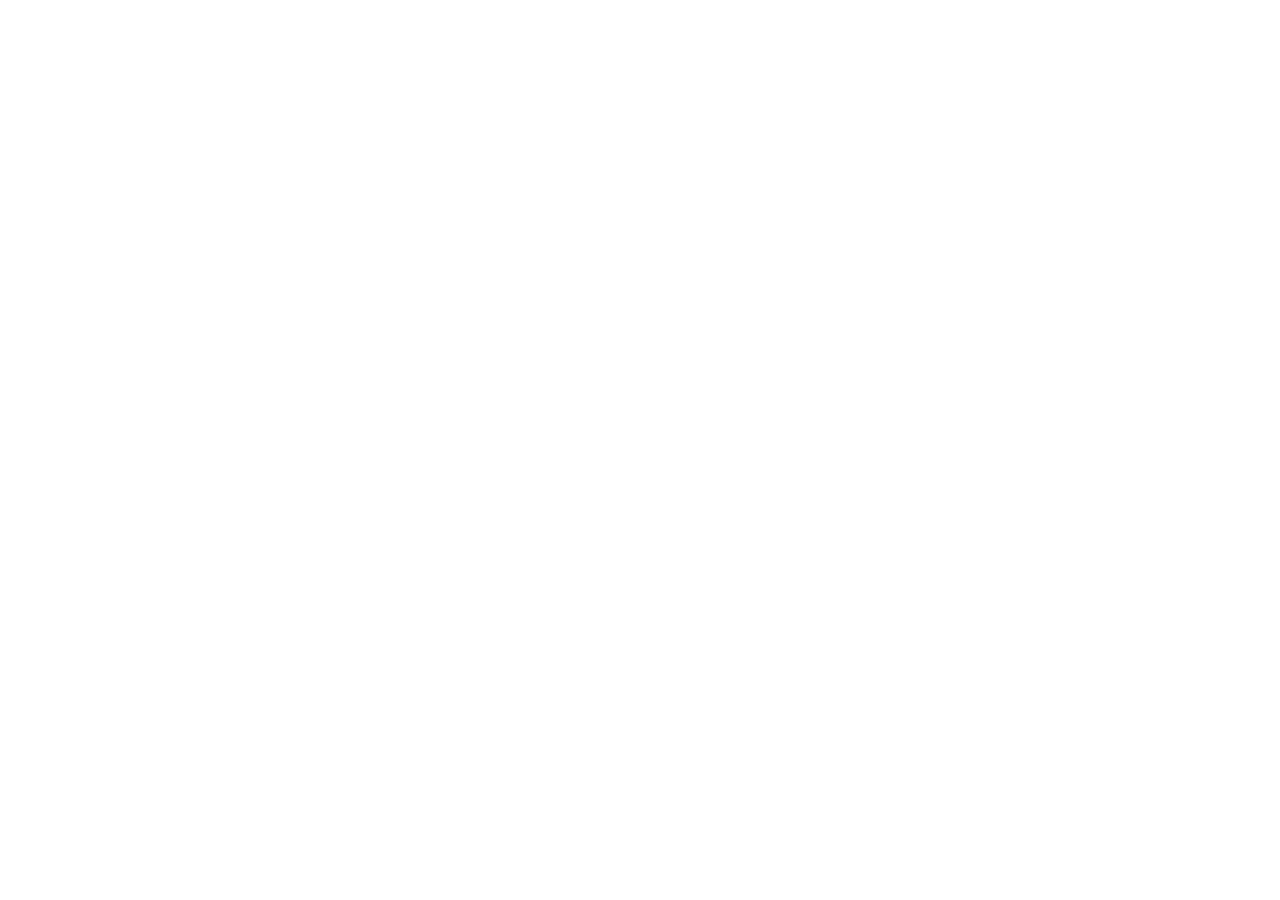
==== index.html @ 1d09791a "Initial commit: Travio PWA travel planner Migrated from OneDrive source files. React 18 + Tailwind C" ====
<!DOCTYPE html>
<html lang="es">
<head>
  <meta charset="UTF-8">
  <meta name="viewport" content="width=device-width, initial-scale=1.0, maximum-scale=1.0, user-scalable=no">
  <meta name="description" content="Your intelligent travel companion - optimize routes, budgets and discover amazing places">
  <meta name="theme-color" content="#10b981">
  
  <!-- PWA Meta Tags -->
  <link rel="manifest" href="/manifest.json">
  <link rel="apple-touch-icon" href="/icon-192.png">
  <meta name="apple-mobile-web-app-capable" content="yes">
  <meta name="apple-mobile-web-app-status-bar-style" content="black-translucent">
  <meta name="apple-mobile-web-app-title" content="Travio">
  
  <title>Travio - Your Trip Mate</title>
  
  <!-- Tailwind CSS -->
  <script src="https://cdn.tailwindcss.com"></script>
  
  <style>
    /* Prevenir el zoom en iOS */
    input, select, textarea {
      font-size: 16px !important;
    }
    
    /* Animación de carga */
    .loading-spinner {
      border: 3px solid #f3f3f3;
      border-top: 3px solid #10b981;
      border-radius: 50%;
      width: 40px;
      height: 40px;
      animation: spin 1s linear infinite;
    }
    
    @keyframes spin {
      0% { transform: rotate(0deg); }
      100% { transform: rotate(360deg); }
    }
    
    /* Mejorar scroll en móvil */
    * {
      -webkit-overflow-scrolling: touch;
    }
    
    /* Ocultar scrollbar pero mantener funcionalidad */
    ::-webkit-scrollbar {
      width: 8px;
    }
    
    ::-webkit-scrollbar-track {
      background: #f1f1f1;
    }
    
    ::-webkit-scrollbar-thumb {
      background: #888;
      border-radius: 4px;
    }
    
    ::-webkit-scrollbar-thumb:hover {
      background: #555;
    }

    /* Animación para el selector de idioma */
    .language-selector {
      transition: all 0.3s ease;
    }
    
    .language-selector:hover {
      transform: scale(1.05);
    }
  </style>
</head>
<body>
  <div id="root"></div>
  
  <!-- React y Babel para JSX -->
  <script crossorigin src="https://unpkg.com/react@18/umd/react.production.min.js"></script>
  <script crossorigin src="https://unpkg.com/react-dom@18/umd/react-dom.production.min.js"></script>
  <script src="https://unpkg.com/@babel/standalone/babel.min.js"></script>
  
  <!-- Nuestra aplicación con sistema multiidioma -->
  <script type="text/babel">
    // Sistema de traducciones
    const translations = {
      es: {
        appName: "Travio",
        tagline: "Tu compañero de viaje",
        subtitle: "Planifica, optimiza y disfruta cada kilómetro",
        travelData: "Datos del Viaje",
        startPoint: "Punto de partida",
        startPointPlaceholder: "ej: Madrid",
        endPoint: "Punto final",
        endPointPlaceholder: "ej: Madrid (viaje circular)",
        destinations: "Destinos a visitar",
        destinationsHint: "(separados por comas)",
        destinationsPlaceholder: "ej: Santiago, Finisterre, A Coruña",
        tripType: "Tipo de viaje",
        family: "👨‍👩‍👧‍👦 Familiar",
        couple: "💑 En pareja",
        adventure: "🏔️ Aventura",
        motorcycle: "🏍️ En moto",
        duration: "Duración (días)",
        dailyBudget: "Presupuesto diario (€)",
        advancedOptions: "Opciones avanzadas",
        customizeBudget: "Personalizar presupuesto por día",
        day: "Día",
        tollPreference: "Preferencia de peajes",
        withTolls: "⚡ Con peajes (más rápido)",
        withoutTolls: "🌄 Sin peajes (económico/escénico)",
        departureTime: "Hora de salida",
        generateRoute: "Generar Ruta con IA",
        generating: "Creando tu ruta perfecta...",
        clear: "Limpiar",
        savedRoutes: "Rutas Guardadas",
        result: "Resultado",
        saveRoute: "Guardar Ruta",
        loadRoute: "Cargar ruta",
        deleteRoute: "Eliminar ruta",
        emptyState: "Completa el formulario y genera tu ruta para ver los resultados aquí",
        analyzing: "Analizando la mejor ruta para tu viaje...",
        waitTime: "Esto puede tardar 15-30 segundos",
        route: "Ruta",
        days: "días",
        budget: "Presupuesto",
        footerCredit: "Creado con ❤️ por Travio",
        footerTagline: "Tu compañero inteligente de viajes",
        languageLabel: "Idioma",
        required: "*"
      },
      en: {
        appName: "Travio",
        tagline: "Your trip mate",
        subtitle: "Plan, optimize and enjoy every kilometer",
        travelData: "Travel Data",
        startPoint: "Starting point",
        startPointPlaceholder: "e.g: London",
        endPoint: "End point",
        endPointPlaceholder: "e.g: London (round trip)",
        destinations: "Destinations to visit",
        destinationsHint: "(comma separated)",
        destinationsPlaceholder: "e.g: Edinburgh, Glasgow, Inverness",
        tripType: "Trip type",
        family: "👨‍👩‍👧‍👦 Family",
        couple: "💑 Couple",
        adventure: "🏔️ Adventure",
        motorcycle: "🏍️ Motorcycle",
        duration: "Duration (days)",
        dailyBudget: "Daily budget (€)",
        advancedOptions: "Advanced options",
        customizeBudget: "Customize budget per day",
        day: "Day",
        tollPreference: "Toll preference",
        withTolls: "⚡ With tolls (faster)",
        withoutTolls: "🌄 Without tolls (scenic/economical)",
        departureTime: "Departure time",
        generateRoute: "Generate Route with AI",
        generating: "Creating your perfect route...",
        clear: "Clear",
        savedRoutes: "Saved Routes",
        result: "Result",
        saveRoute: "Save Route",
        loadRoute: "Load route",
        deleteRoute: "Delete route",
        emptyState: "Fill out the form and generate your route to see results here",
        analyzing: "Analyzing the best route for your trip...",
        waitTime: "This may take 15-30 seconds",
        route: "Route",
        days: "days",
        budget: "Budget",
        footerCredit: "Made with ❤️ by Travio",
        footerTagline: "Your intelligent travel companion",
        languageLabel: "Language",
        required: "*"
      },
      ca: {
        appName: "Travio",
        tagline: "El teu company de viatge",
        subtitle: "Planifica, optimitza i gaudeix de cada quilòmetre",
        travelData: "Dades del Viatge",
        startPoint: "Punt de partida",
        startPointPlaceholder: "ex: Barcelona",
        endPoint: "Punt final",
        endPointPlaceholder: "ex: Barcelona (viatge circular)",
        destinations: "Destinacions a visitar",
        destinationsHint: "(separades per comes)",
        destinationsPlaceholder: "ex: Girona, Figueres, Cadaqués",
        tripType: "Tipus de viatge",
        family: "👨‍👩‍👧‍👦 Familiar",
        couple: "💑 En parella",
        adventure: "🏔️ Aventura",
        motorcycle: "🏍️ En moto",
        duration: "Durada (dies)",
        dailyBudget: "Pressupost diari (€)",
        advancedOptions: "Opcions avançades",
        customizeBudget: "Personalitzar pressupost per dia",
        day: "Dia",
        tollPreference: "Preferència de peatges",
        withTolls: "⚡ Amb peatges (més ràpid)",
        withoutTolls: "🌄 Sense peatges (econòmic/escènic)",
        departureTime: "Hora de sortida",
        generateRoute: "Generar Ruta amb IA",
        generating: "Creant la teva ruta perfecta...",
        clear: "Netejar",
        savedRoutes: "Rutes Guardades",
        result: "Resultat",
        saveRoute: "Guardar Ruta",
        loadRoute: "Carregar ruta",
        deleteRoute: "Eliminar ruta",
        emptyState: "Completa el formulari i genera la teva ruta per veure els resultats aquí",
        analyzing: "Analitzant la millor ruta pel teu viatge...",
        waitTime: "Això pot trigar 15-30 segons",
        route: "Ruta",
        days: "dies",
        budget: "Pressupost",
        footerCredit: "Creat amb ❤️ per Travio",
        footerTagline: "El teu company intel·ligent de viatges",
        languageLabel: "Idioma",
        required: "*"
      },
      fr: {
        appName: "Travio",
        tagline: "Votre compagnon de voyage",
        subtitle: "Planifiez, optimisez et profitez de chaque kilomètre",
        travelData: "Données du Voyage",
        startPoint: "Point de départ",
        startPointPlaceholder: "ex: Paris",
        endPoint: "Point d'arrivée",
        endPointPlaceholder: "ex: Paris (voyage circulaire)",
        destinations: "Destinations à visiter",
        destinationsHint: "(séparées par des virgules)",
        destinationsPlaceholder: "ex: Lyon, Marseille, Nice",
        tripType: "Type de voyage",
        family: "👨‍👩‍👧‍👦 Famille",
        couple: "💑 Couple",
        adventure: "🏔️ Aventure",
        motorcycle: "🏍️ Moto",
        duration: "Durée (jours)",
        dailyBudget: "Budget quotidien (€)",
        advancedOptions: "Options avancées",
        customizeBudget: "Personnaliser le budget par jour",
        day: "Jour",
        tollPreference: "Préférence de péages",
        withTolls: "⚡ Avec péages (plus rapide)",
        withoutTolls: "🌄 Sans péages (économique/panoramique)",
        departureTime: "Heure de départ",
        generateRoute: "Générer l'Itinéraire avec IA",
        generating: "Création de votre itinéraire parfait...",
        clear: "Effacer",
        savedRoutes: "Itinéraires Sauvegardés",
        result: "Résultat",
        saveRoute: "Sauvegarder l'Itinéraire",
        loadRoute: "Charger l'itinéraire",
        deleteRoute: "Supprimer l'itinéraire",
        emptyState: "Remplissez le formulaire et générez votre itinéraire pour voir les résultats ici",
        analyzing: "Analyse du meilleur itinéraire pour votre voyage...",
        waitTime: "Cela peut prendre 15-30 secondes",
        route: "Itinéraire",
        days: "jours",
        budget: "Budget",
        footerCredit: "Créé avec ❤️ par Travio",
        footerTagline: "Votre compagnon de voyage intelligent",
        languageLabel: "Langue",
        required: "*"
      },
      zh: {
        appName: "Travio",
        tagline: "您的旅行伙伴",
        subtitle: "规划、优化并享受每一公里",
        travelData: "旅行数据",
        startPoint: "出发点",
        startPointPlaceholder: "例如：北京",
        endPoint: "终点",
        endPointPlaceholder: "例如：北京（环形旅行）",
        destinations: "要访问的目的地",
        destinationsHint: "（用逗号分隔）",
        destinationsPlaceholder: "例如：上海、杭州、苏州",
        tripType: "旅行类型",
        family: "👨‍👩‍👧‍👦 家庭",
        couple: "💑 情侣",
        adventure: "🏔️ 冒险",
        motorcycle: "🏍️ 摩托车",
        duration: "持续时间（天）",
        dailyBudget: "每日预算（€）",
        advancedOptions: "高级选项",
        customizeBudget: "自定义每日预算",
        day: "第",
        tollPreference: "收费偏好",
        withTolls: "⚡ 使用收费公路（更快）",
        withoutTolls: "🌄 避免收费（经济/风景）",
        departureTime: "出发时间",
        generateRoute: "使用AI生成路线",
        generating: "正在创建您的完美路线...",
        clear: "清除",
        savedRoutes: "已保存路线",
        result: "结果",
        saveRoute: "保存路线",
        loadRoute: "加载路线",
        deleteRoute: "删除路线",
        emptyState: "填写表格并生成路线以在此处查看结果",
        analyzing: "正在分析您旅行的最佳路线...",
        waitTime: "这可能需要15-30秒",
        route: "路线",
        days: "天",
        budget: "预算",
        footerCredit: "由Travio用❤️制作",
        footerTagline: "您的智能旅行伙伴",
        languageLabel: "语言",
        required: "*"
      }
    };

    function Travio() {
      // Estado para el idioma seleccionado
      const [language, setLanguage] = React.useState('es');
      const t = translations[language];

      // Estado para el formulario
      const [formData, setFormData] = React.useState({
        puntoPartida: '',
        puntoFinal: '',
        destinos: '',
        tipoViaje: 'familiar',
        duracionDias: 3,
        presupuestoDiario: 100,
        presupuestoPersonalizado: false,
        presupuestosPorDia: {},
        preferenciaPeajes: 'con-peajes',
        horaSalida: '09:00'
      });

      const [mostrarAvanzado, setMostrarAvanzado] = React.useState(false);
      const [rutaGenerada, setRutaGenerada] = React.useState(null);
      const [rutasGuardadas, setRutasGuardadas] = React.useState([]);
      const [cargando, setCargando] = React.useState(false);

      const handleChange = (e) => {
        const { name, value, type, checked } = e.target;
        setFormData(prev => ({
          ...prev,
          [name]: type === 'checkbox' ? checked : value
        }));
      };

      const handlePresupuestoDia = (dia, valor) => {
        setFormData(prev => ({
          ...prev,
          presupuestosPorDia: {
            ...prev.presupuestosPorDia,
            [dia]: parseFloat(valor) || 0
          }
        }));
      };

      const formularioValido = () => {
        return formData.puntoPartida && 
               formData.puntoFinal && 
               formData.destinos && 
               formData.duracionDias > 0 && 
               formData.presupuestoDiario > 0;
      };

      const generarRuta = async () => {
        if (!formularioValido()) return;
        
        setCargando(true);
        
        try {
          const destinosArray = formData.destinos.split(',').map(d => d.trim());
          
          // Traducir el tipo de viaje al idioma seleccionado
          const tipoViajeTraducido = {
            es: { familiar: 'familiar', pareja: 'en pareja', aventura: 'aventura', moto: 'en moto' },
            en: { familiar: 'family', pareja: 'couple', aventura: 'adventure', moto: 'motorcycle' },
            ca: { familiar: 'familiar', pareja: 'en parella', aventura: 'aventura', moto: 'en moto' },
            fr: { familiar: 'famille', pareja: 'couple', aventura: 'aventure', moto: 'moto' },
            zh: { familiar: '家庭', pareja: '情侣', aventura: '冒险', moto: '摩托车' }
          };

          const prompt = `You are an expert travel planner. I need you to help me plan an optimized route with the following details.

IMPORTANT: Please respond entirely in ${language === 'es' ? 'Spanish' : language === 'en' ? 'English' : language === 'ca' ? 'Catalan' : language === 'fr' ? 'French' : 'Simplified Chinese'}.

**TRAVEL INFORMATION:**
- Starting point: ${formData.puntoPartida}
- End point: ${formData.puntoFinal}
- Destinations to visit: ${destinosArray.join(', ')}
- Trip type: ${tipoViajeTraducido[language][formData.tipoViaje]}
- Duration: ${formData.duracionDias} days
- Daily budget: €${formData.presupuestoDiario}
- Toll preference: ${formData.preferenciaPeajes === 'con-peajes' ? 'Use toll highways (faster)' : 'Avoid tolls (more economical/scenic)'}
- Departure time: ${formData.horaSalida}

**WHAT I NEED:**

1. **OPTIMIZED ROUTE**: Order the destinations logically to minimize distance and time. Consider toll preference.

2. **DETAILED DAILY ITINERARY**: For each day of the trip, provide:
   - Destinations to visit that day
   - Approximate distance in km
   - Estimated driving time
   - Estimated arrival time at each point
   - If there are tolls, mention them and estimate the approximate cost

3. **COST BREAKDOWN**: For each day, estimate:
   - Fuel (assume average consumption of 7L/100km and €1.50/liter)
   - Tolls (if applicable)
   - Suggested accommodation within budget
   - Meals (breakfast, lunch, dinner)
   - Total for the day vs available budget
   - ALERT if budget is exceeded

4. **PERSONALIZED SUGGESTIONS** according to trip type:
${formData.tipoViaje === 'familiar' ? '   - Family-friendly restaurants\n   - Parks and attractions for children\n   - Hotels with family facilities' : ''}
${formData.tipoViaje === 'pareja' ? '   - Romantic restaurants\n   - Viewpoints and special places\n   - Boutique or charming hotels' : ''}
${formData.tipoViaje === 'aventura' ? '   - Hiking trails\n   - Outdoor activities\n   - Camping or budget hostels' : ''}
${formData.tipoViaje === 'moto' ? '   - Scenic roads and mountain passes\n   - Technical stops for motorcycles\n   - Biker-friendly hostels\n   - Routes with interesting curves' : ''}

5. **INTERMEDIATE STOPS**: Suggest beautiful towns or rest areas along the way.

6. **FINAL SUMMARY**: 
   - Total kilometers
   - Total driving time
   - Estimated total trip cost
   - Comparison with total available budget

Please structure the response clearly and professionally.`;

          console.log('Llamando a la función...', '/.netlify/functions/generar-ruta');

          const response = await fetch("/.netlify/functions/generar-ruta", {
            method: "POST",
            headers: {
              "Content-Type": "application/json",
            },
            body: JSON.stringify({
              prompt: prompt,
              language: language
            })
          });

          console.log('Respuesta recibida:', response.status, response.statusText);

          if (!response.ok) {
            const errorText = await response.text();
            console.error('Error de la función:', errorText);
            throw new Error(`Error ${response.status}: ${response.statusText}\n${errorText}`);
          }

          const data = await response.json();
          console.log('Datos recibidos:', data);
          
          let respuestaCompleta = '';
          for (const block of data.content) {
            if (block.type === 'text') {
              respuestaCompleta += block.text + '\n';
            }
          }

          if (!respuestaCompleta) {
            throw new Error('No se recibió ninguna respuesta del servidor');
          }

          const nuevaRuta = {
            id: Date.now(),
            fecha: new Date().toLocaleString(language === 'zh' ? 'zh-CN' : language === 'ca' ? 'ca-ES' : `${language}-${language.toUpperCase()}`),
            datos: formData,
            resultado: respuestaCompleta,
            idioma: language
          };
          
          setRutaGenerada(nuevaRuta);
          
        } catch (error) {
          console.error('Error completo al generar ruta:', error);
          alert(`ERROR: ${error.message}\n\nMira la consola (F12) para más detalles.`);
        } finally {
          setCargando(false);
        }
      };

      const guardarRuta = () => {
        if (rutaGenerada) {
          setRutasGuardadas(prev => [rutaGenerada, ...prev]);
          alert(t.saveRoute + ' ✓');
        }
      };

      const cargarRuta = (ruta) => {
        setFormData(ruta.datos);
        setRutaGenerada(ruta);
        if (ruta.idioma) {
          setLanguage(ruta.idioma);
        }
      };

      const eliminarRuta = (id) => {
        setRutasGuardadas(prev => prev.filter(r => r.id !== id));
      };

      const limpiarFormulario = () => {
        setFormData({
          puntoPartida: '',
          puntoFinal: '',
          destinos: '',
          tipoViaje: 'familiar',
          duracionDias: 3,
          presupuestoDiario: 100,
          presupuestoPersonalizado: false,
          presupuestosPorDia: {},
          preferenciaPeajes: 'con-peajes',
          horaSalida: '09:00'
        });
        setRutaGenerada(null);
      };

      return (
        <div className="min-h-screen bg-gradient-to-br from-emerald-50 to-teal-100 p-6">
          <div className="max-w-6xl mx-auto">
            
            {/* Encabezado */}
            <div className="bg-gradient-to-r from-emerald-600 to-teal-600 rounded-lg shadow-lg p-8 mb-6 text-white">
              <div className="flex items-center justify-center gap-3 mb-3">
                <span className="text-5xl">🗺️</span>
                <h1 className="text-4xl font-bold">{t.appName}</h1>
              </div>
              <p className="text-center text-emerald-100 text-lg">{t.tagline}</p>
              <p className="text-center text-emerald-200 text-sm mt-2">{t.subtitle}</p>
              
              {/* Selector de idioma debajo del logo */}
              <div className="flex justify-center mt-6 language-selector">
                <select
                  value={language}
                  onChange={(e) => setLanguage(e.target.value)}
                  className="bg-white/20 backdrop-blur-sm text-white px-4 py-2 rounded-lg border border-white/30 font-medium cursor-pointer focus:outline-none focus:ring-2 focus:ring-white/50 hover:bg-white/30 transition-all"
                >
                  <option value="es" className="bg-emerald-600">🇪🇸 Español</option>
                  <option value="en" className="bg-emerald-600">🇬🇧 English</option>
                  <option value="ca" className="bg-emerald-600">🏴 Català</option>
                  <option value="fr" className="bg-emerald-600">🇫🇷 Français</option>
                  <option value="zh" className="bg-emerald-600">🇨🇳 中文</option>
                </select>
              </div>
            </div>

            <div className="grid grid-cols-1 lg:grid-cols-3 gap-6">
              
              {/* Panel izquierdo - Formulario */}
              <div className="lg:col-span-1">
                <div className="bg-white rounded-lg shadow-lg p-6">
                  <h2 className="text-xl font-semibold text-gray-800 mb-4">{t.travelData}</h2>
                  
                  {/* Punto de partida */}
                  <div className="mb-4">
                    <label className="block text-sm font-medium text-gray-700 mb-2">
                      📍 {t.startPoint} {t.required}
                    </label>
                    <input
                      type="text"
                      name="puntoPartida"
                      value={formData.puntoPartida}
                      onChange={handleChange}
                      placeholder={t.startPointPlaceholder}
                      className="w-full px-3 py-2 border border-gray-300 rounded-md focus:ring-2 focus:ring-emerald-500 focus:border-transparent"
                    />
                  </div>

                  {/* Punto final */}
                  <div className="mb-4">
                    <label className="block text-sm font-medium text-gray-700 mb-2">
                      📍 {t.endPoint} {t.required}
                    </label>
                    <input
                      type="text"
                      name="puntoFinal"
                      value={formData.puntoFinal}
                      onChange={handleChange}
                      placeholder={t.endPointPlaceholder}
                      className="w-full px-3 py-2 border border-gray-300 rounded-md focus:ring-2 focus:ring-emerald-500 focus:border-transparent"
                    />
                  </div>

                  {/* Destinos */}
                  <div className="mb-4">
                    <label className="block text-sm font-medium text-gray-700 mb-2">
                      {t.destinations} {t.required} <span className="text-xs text-gray-500">{t.destinationsHint}</span>
                    </label>
                    <textarea
                      name="destinos"
                      value={formData.destinos}
                      onChange={handleChange}
                      placeholder={t.destinationsPlaceholder}
                      rows="3"
                      className="w-full px-3 py-2 border border-gray-300 rounded-md focus:ring-2 focus:ring-emerald-500 focus:border-transparent"
                    />
                  </div>

                  {/* Tipo de viaje */}
                  <div className="mb-4">
                    <label className="block text-sm font-medium text-gray-700 mb-2">
                      {t.tripType} {t.required}
                    </label>
                    <select
                      name="tipoViaje"
                      value={formData.tipoViaje}
                      onChange={handleChange}
                      className="w-full px-3 py-2 border border-gray-300 rounded-md focus:ring-2 focus:ring-emerald-500 focus:border-transparent"
                    >
                      <option value="familiar">{t.family}</option>
                      <option value="pareja">{t.couple}</option>
                      <option value="aventura">{t.adventure}</option>
                      <option value="moto">{t.motorcycle}</option>
                    </select>
                  </div>

                  {/* Duración */}
                  <div className="mb-4">
                    <label className="block text-sm font-medium text-gray-700 mb-2">
                      📅 {t.duration} {t.required}
                    </label>
                    <input
                      type="number"
                      name="duracionDias"
                      value={formData.duracionDias}
                      onChange={handleChange}
                      min="1"
                      max="30"
                      className="w-full px-3 py-2 border border-gray-300 rounded-md focus:ring-2 focus:ring-emerald-500 focus:border-transparent"
                    />
                  </div>

                  {/* Presupuesto diario */}
                  <div className="mb-4">
                    <label className="block text-sm font-medium text-gray-700 mb-2">
                      💰 {t.dailyBudget} {t.required}
                    </label>
                    <input
                      type="number"
                      name="presupuestoDiario"
                      value={formData.presupuestoDiario}
                      onChange={handleChange}
                      min="10"
                      step="10"
                      className="w-full px-3 py-2 border border-gray-300 rounded-md focus:ring-2 focus:ring-emerald-500 focus:border-transparent"
                    />
                  </div>

                  {/* Opciones avanzadas */}
                  <div className="mb-4">
                    <button
                      type="button"
                      onClick={() => setMostrarAvanzado(!mostrarAvanzado)}
                      className="w-full flex items-center justify-between text-sm font-medium text-emerald-600 hover:text-emerald-800 py-2"
                    >
                      <span>{t.advancedOptions}</span>
                      <span className="text-lg">{mostrarAvanzado ? '▲' : '▼'}</span>
                    </button>
                    
                    {mostrarAvanzado && (
                      <div className="mt-4 space-y-4 border-t pt-4">
                        {/* Presupuesto personalizado */}
                        <div>
                          <label className="flex items-center text-sm font-medium text-gray-700 mb-2">
                            <input
                              type="checkbox"
                              name="presupuestoPersonalizado"
                              checked={formData.presupuestoPersonalizado}
                              onChange={handleChange}
                              className="mr-2"
                            />
                            {t.customizeBudget}
                          </label>
                          
                          {formData.presupuestoPersonalizado && (
                            <div className="ml-6 space-y-2">
                              {[...Array(parseInt(formData.duracionDias))].map((_, i) => (
                                <div key={i} className="flex items-center gap-2">
                                  <span className="text-sm text-gray-600 w-16">{t.day} {i + 1}:</span>
                                  <input
                                    type="number"
                                    value={formData.presupuestosPorDia[i + 1] || formData.presupuestoDiario}
                                    onChange={(e) => handlePresupuestoDia(i + 1, e.target.value)}
                                    min="10"
                                    step="10"
                                    className="flex-1 px-2 py-1 text-sm border border-gray-300 rounded focus:ring-2 focus:ring-emerald-500 focus:border-transparent"
                                  />
                                  <span className="text-sm text-gray-600">€</span>
                                </div>
                              ))}
                            </div>
                          )}
                        </div>

                        {/* Preferencia de peajes */}
                        <div>
                          <label className="block text-sm font-medium text-gray-700 mb-2">
                            {t.tollPreference}
                          </label>
                          <select
                            name="preferenciaPeajes"
                            value={formData.preferenciaPeajes}
                            onChange={handleChange}
                            className="w-full px-3 py-2 text-sm border border-gray-300 rounded-md focus:ring-2 focus:ring-emerald-500 focus:border-transparent"
                          >
                            <option value="con-peajes">{t.withTolls}</option>
                            <option value="sin-peajes">{t.withoutTolls}</option>
                          </select>
                        </div>

                        {/* Hora de salida */}
                        <div>
                          <label className="block text-sm font-medium text-gray-700 mb-2">
                            🕐 {t.departureTime}
                          </label>
                          <input
                            type="time"
                            name="horaSalida"
                            value={formData.horaSalida}
                            onChange={handleChange}
                            className="w-full px-3 py-2 text-sm border border-gray-300 rounded-md focus:ring-2 focus:ring-emerald-500 focus:border-transparent"
                          />
                        </div>
                      </div>
                    )}
                  </div>

                  {/* Botones de acción */}
                  <div className="space-y-2">
                    <button
                      onClick={generarRuta}
                      disabled={!formularioValido() || cargando}
                      className="w-full bg-emerald-600 text-white py-3 rounded-md font-semibold hover:bg-emerald-700 disabled:bg-gray-300 disabled:cursor-not-allowed transition-colors"
                    >
                      {cargando ? (
                        <span className="flex items-center justify-center gap-2">
                          <div className="animate-spin rounded-full h-5 w-5 border-b-2 border-white"></div>
                          {t.generating}
                        </span>
                      ) : (
                        <span className="flex items-center justify-center gap-2">
                          <span>✨</span>
                          {t.generateRoute}
                        </span>
                      )}
                    </button>
                    
                    <button
                      onClick={limpiarFormulario}
                      className="w-full bg-gray-200 text-gray-700 py-2 rounded-md font-medium hover:bg-gray-300 transition-colors"
                    >
                      {t.clear}
                    </button>
                  </div>
                </div>

                {/* Rutas guardadas */}
                {rutasGuardadas.length > 0 && (
                  <div className="bg-white rounded-lg shadow-lg p-6 mt-6">
                    <h3 className="text-lg font-semibold text-gray-800 mb-4">{t.savedRoutes}</h3>
                    <div className="space-y-2">
                      {rutasGuardadas.map(ruta => (
                        <div key={ruta.id} className="flex items-center justify-between p-3 bg-gray-50 rounded-md">
                          <div className="flex-1">
                            <p className="text-sm font-medium text-gray-800">
                              {ruta.datos.puntoPartida} → {ruta.datos.puntoFinal}
                            </p>
                            <p className="text-xs text-gray-500">{ruta.fecha}</p>
                          </div>
                          <div className="flex gap-2">
                            <button
                              onClick={() => cargarRuta(ruta)}
                              className="text-emerald-600 hover:text-emerald-800"
                              title={t.loadRoute}
                            >
                              <span>🗺️</span>
                            </button>
                            <button
                              onClick={() => eliminarRuta(ruta.id)}
                              className="text-red-600 hover:text-red-800"
                              title={t.deleteRoute}
                            >
                              <span>🗑️</span>
                            </button>
                          </div>
                        </div>
                      ))}
                    </div>
                  </div>
                )}
              </div>

              {/* Panel derecho - Resultados */}
              <div className="lg:col-span-2">
                <div className="bg-white rounded-lg shadow-lg p-6">
                  <div className="flex items-center justify-between mb-4">
                    <h2 className="text-xl font-semibold text-gray-800">{t.result}</h2>
                    {rutaGenerada && (
                      <button
                        onClick={guardarRuta}
                        className="flex items-center gap-2 px-4 py-2 bg-emerald-600 text-white rounded-md hover:bg-emerald-700 transition-colors"
                      >
                        <span>💾</span>
                        {t.saveRoute}
                      </button>
                    )}
                  </div>

                  {!rutaGenerada && !cargando && (
                    <div className="text-center py-12">
                      <div className="text-6xl mb-4">🗺️</div>
                      <p className="text-gray-500">{t.emptyState}</p>
                    </div>
                  )}

                  {cargando && (
                    <div className="text-center py-12">
                      <div className="animate-spin rounded-full h-16 w-16 border-b-2 border-emerald-600 mx-auto mb-4"></div>
                      <p className="text-gray-600 font-medium">{t.analyzing}</p>
                      <p className="text-gray-500 text-sm mt-2">{t.waitTime}</p>
                    </div>
                  )}

                  {rutaGenerada && !cargando && (
                    <div className="prose max-w-none">
                      <div className="bg-emerald-50 border-l-4 border-emerald-600 p-4 mb-6">
                        <h3 className="text-lg font-semibold text-emerald-900 mb-2">
                          {t.route}: {rutaGenerada.datos.puntoPartida} → {rutaGenerada.datos.puntoFinal}
                        </h3>
                        <p className="text-sm text-emerald-700">
                          {rutaGenerada.datos.duracionDias} {t.days} • {rutaGenerada.datos.tipoViaje} • 
                          {t.budget}: €{rutaGenerada.datos.presupuestoDiario}/{t.days.slice(0,-1)}
                        </p>
                      </div>
                      
                      <div className="whitespace-pre-wrap text-gray-800 leading-relaxed">
                        {rutaGenerada.resultado}
                      </div>
                    </div>
                  )}
                </div>
              </div>
            </div>

            {/* Footer */}
            <div className="mt-8 text-center text-gray-600">
              <p className="text-sm">{t.footerCredit}</p>
              <p className="text-xs mt-1 text-gray-500">{t.footerTagline}</p>
            </div>

          </div>
        </div>
      );
    }

    // Renderizar la aplicación
    const root = ReactDOM.createRoot(document.getElementById('root'));
    root.render(<Travio />);
  </script>
  
  <!-- Registrar Service Worker -->
  <script>
    if ('serviceWorker' in navigator) {
      window.addEventListener('load', () => {
        navigator.serviceWorker.register('/service-worker.js')
          .then((registration) => {
            console.log('Service Worker registered successfully:', registration.scope);
          })
          .catch((error) => {
            console.log('Service Worker registration error:', error);
          });
      });
    }
    
    let deferredPrompt;
    
    window.addEventListener('beforeinstallprompt', (e) => {
      e.preventDefault();
      deferredPrompt = e;
      console.log('App can be installed');
    });
    
    window.addEventListener('appinstalled', () => {
      console.log('PWA installed successfully!');
      deferredPrompt = null;
    });
    
    if (window.matchMedia('(display-mode: standalone)').matches) {
      console.log('App running in standalone mode (installed)');
    }
  </script>
</body>
</html>
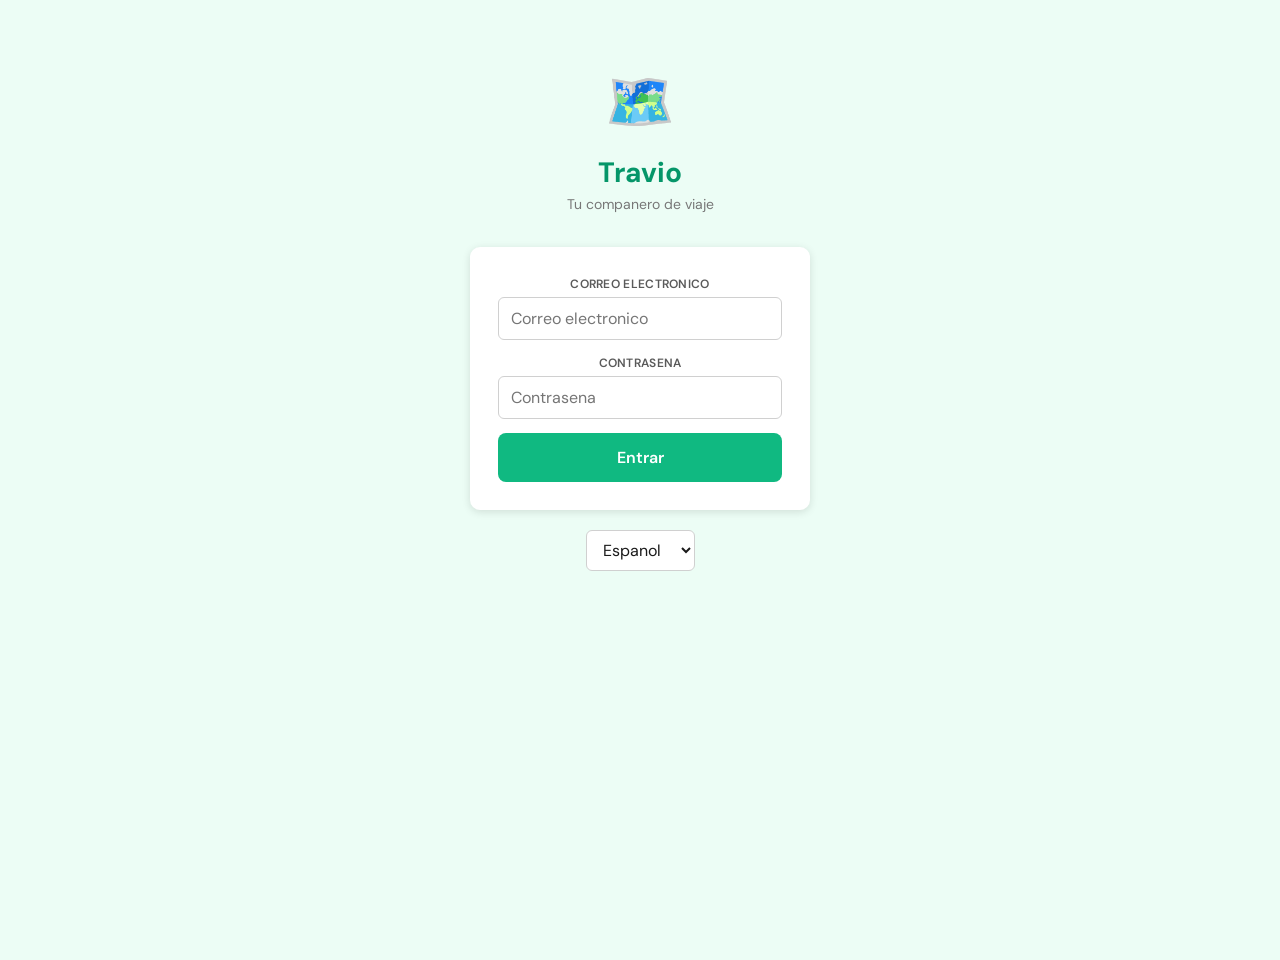
==== commit 84702c75: "Rewrite: vanilla JS + Firebase architecture (SML-CRM pattern) Complete rewrite from React CDN protot" ====
--- a/index.html
+++ b/index.html
@@ -1,893 +1,517 @@
 <!DOCTYPE html>
 <html lang="es">
 <head>
-  <meta charset="UTF-8">
-  <meta name="viewport" content="width=device-width, initial-scale=1.0, maximum-scale=1.0, user-scalable=no">
-  <meta name="description" content="Your intelligent travel companion - optimize routes, budgets and discover amazing places">
-  <meta name="theme-color" content="#10b981">
-  
-  <!-- PWA Meta Tags -->
-  <link rel="manifest" href="/manifest.json">
-  <link rel="apple-touch-icon" href="/icon-192.png">
-  <meta name="apple-mobile-web-app-capable" content="yes">
-  <meta name="apple-mobile-web-app-status-bar-style" content="black-translucent">
-  <meta name="apple-mobile-web-app-title" content="Travio">
-  
-  <title>Travio - Your Trip Mate</title>
-  
-  <!-- Tailwind CSS -->
-  <script src="https://cdn.tailwindcss.com"></script>
-  
-  <style>
-    /* Prevenir el zoom en iOS */
-    input, select, textarea {
-      font-size: 16px !important;
-    }
-    
-    /* Animación de carga */
-    .loading-spinner {
-      border: 3px solid #f3f3f3;
-      border-top: 3px solid #10b981;
-      border-radius: 50%;
-      width: 40px;
-      height: 40px;
-      animation: spin 1s linear infinite;
-    }
-    
-    @keyframes spin {
-      0% { transform: rotate(0deg); }
-      100% { transform: rotate(360deg); }
-    }
-    
-    /* Mejorar scroll en móvil */
-    * {
-      -webkit-overflow-scrolling: touch;
-    }
-    
-    /* Ocultar scrollbar pero mantener funcionalidad */
-    ::-webkit-scrollbar {
-      width: 8px;
-    }
-    
-    ::-webkit-scrollbar-track {
-      background: #f1f1f1;
-    }
-    
-    ::-webkit-scrollbar-thumb {
-      background: #888;
-      border-radius: 4px;
-    }
-    
-    ::-webkit-scrollbar-thumb:hover {
-      background: #555;
-    }
-
-    /* Animación para el selector de idioma */
-    .language-selector {
-      transition: all 0.3s ease;
-    }
-    
-    .language-selector:hover {
-      transform: scale(1.05);
-    }
-  </style>
+    <meta charset="UTF-8">
+    <meta name="viewport" content="width=device-width, initial-scale=1.0, maximum-scale=1.0, user-scalable=no">
+    <meta name="description" content="Travio - Your intelligent travel companion. Plan, optimize and enjoy every kilometer.">
+    <meta name="theme-color" content="#10b981">
+    <link rel="manifest" href="manifest.json">
+    <link rel="apple-touch-icon" href="icon-192.png">
+    <meta name="apple-mobile-web-app-capable" content="yes">
+    <meta name="apple-mobile-web-app-status-bar-style" content="black-translucent">
+    <meta name="apple-mobile-web-app-title" content="Travio">
+    <title>Travio - Your Trip Mate</title>
+    <link rel="stylesheet" href="fonts/fonts.css">
+    <style>
+/* ── Reset ── */
+*,*::before,*::after{box-sizing:border-box;margin:0;padding:0}
+
+/* ── Design Tokens ── */
+:root{
+    --bg:#ECFDF5;
+    --surface:#fff;
+    --dark:#1A1A1A;
+    --primary:#10B981;
+    --primary-dark:#059669;
+    --primary-darker:#047857;
+    --primary-light:rgba(16,185,129,0.08);
+    --primary-gradient:linear-gradient(135deg,#059669,#0D9488);
+    --border:#d0d0d0;
+    --border-light:#e8e8e8;
+    --label:#5a5a5a;
+    --mid:#777;
+    --radius:6px;
+    --shadow:0 1px 4px rgba(0,0,0,0.08);
+    --shadow-md:0 2px 8px rgba(0,0,0,0.12);
+    --red:#EF4444;
+    --red-light:rgba(239,68,68,0.08);
+    --green:#006633;
+    --green-light:#e6f5ec;
+    --yellow:#F59E0B;
+    --yellow-light:#fef3c7;
+}
+
+/* ── Typography ── */
+body{
+    font-family:'DM Sans','PingFang SC','Microsoft YaHei',sans-serif;
+    background:var(--bg);
+    color:var(--dark);
+    line-height:1.5;
+    min-height:100vh;
+    -webkit-overflow-scrolling:touch;
+}
+.mono{font-family:'Space Mono',monospace;font-size:.85em}
+input,select,textarea{font-size:16px!important}
+
+/* ── Buttons ── */
+.btn{
+    display:inline-flex;align-items:center;justify-content:center;gap:6px;
+    padding:10px 24px;border:none;border-radius:var(--radius);
+    font-family:'DM Sans',sans-serif;font-size:14px;font-weight:600;
+    cursor:pointer;transition:all .15s;
+}
+.btn:disabled{opacity:.5;cursor:not-allowed}
+.btn-primary{background:var(--primary);color:#fff}
+.btn-primary:hover:not(:disabled){background:var(--primary-dark)}
+.btn-outline{background:var(--surface);color:var(--dark);border:1.5px solid var(--border)}
+.btn-outline:hover{background:var(--bg)}
+.btn-ghost{background:transparent;color:var(--dark);border:1px solid transparent}
+.btn-ghost:hover{background:rgba(0,0,0,.05)}
+.btn-ghost-white{background:transparent;color:#fff;border:1px solid rgba(255,255,255,.3)}
+.btn-ghost-white:hover{background:rgba(255,255,255,.1)}
+.btn-danger{background:var(--red);color:#fff}
+.btn-danger:hover{background:#dc2626}
+.btn-sm{padding:6px 14px;font-size:12px}
+.btn-lg{padding:14px 32px;font-size:16px;border-radius:8px}
+.btn-full{width:100%}
+
+/* ── Forms ── */
+.form-group{display:flex;flex-direction:column;gap:4px;margin-bottom:14px}
+.form-group label{font-size:12px;font-weight:600;color:var(--label);text-transform:uppercase;letter-spacing:.3px}
+.form-group input,.form-group select,.form-group textarea{
+    padding:10px 12px;border:1px solid var(--border);border-radius:var(--radius);
+    font-family:'DM Sans',sans-serif;transition:border .15s;background:var(--surface);
+}
+.form-group input:focus,.form-group select:focus,.form-group textarea:focus{outline:none;border-color:var(--primary)}
+.form-msg{font-size:13px;padding:8px 12px;border-radius:var(--radius);display:none;margin-top:8px}
+.form-msg.ok{background:var(--green-light);color:var(--green)}
+.form-msg.err{background:var(--red-light);color:var(--red)}
+
+/* ── Cards ── */
+.card{background:var(--surface);border-radius:8px;box-shadow:var(--shadow);padding:20px}
+.card-header{font-size:16px;font-weight:700;margin-bottom:16px;display:flex;align-items:center;gap:8px}
+
+/* ── Header Bar ── */
+.app-header{
+    background:var(--primary-gradient);color:#fff;
+    padding:16px 20px;display:flex;align-items:center;justify-content:space-between;
+    position:sticky;top:0;z-index:100;
+}
+.app-header-left{display:flex;align-items:center;gap:12px}
+.app-header-logo{font-size:24px}
+.app-header-title{font-size:18px;font-weight:700}
+.app-header-right{display:flex;align-items:center;gap:8px}
+.app-header-user{font-size:13px;opacity:.85}
+
+/* ── Language Selector ── */
+.lang-select{
+    background:rgba(255,255,255,.15);color:#fff;border:1px solid rgba(255,255,255,.25);
+    padding:6px 10px;border-radius:var(--radius);font-size:13px;font-family:'DM Sans',sans-serif;
+    cursor:pointer;
+}
+.lang-select option{color:var(--dark);background:var(--surface)}
+.lang-select-login{
+    background:var(--surface);color:var(--dark);border:1px solid var(--border);
+    padding:8px 12px;border-radius:var(--radius);font-size:14px;font-family:'DM Sans',sans-serif;cursor:pointer;
+}
+
+/* ── Login View ── */
+.login-container{
+    max-width:380px;margin:60px auto;padding:0 20px;text-align:center;
+}
+.login-logo{font-size:56px;margin-bottom:8px}
+.login-title{font-size:28px;font-weight:700;color:var(--primary-dark)}
+.login-tagline{color:var(--mid);font-size:14px;margin-bottom:32px}
+.login-card{background:var(--surface);border-radius:10px;box-shadow:var(--shadow-md);padding:28px}
+.login-error{background:var(--red-light);color:var(--red);padding:8px 12px;border-radius:var(--radius);font-size:13px;margin-top:12px;display:none}
+.login-lang-bar{margin-top:20px}
+
+/* ── Main Layout ── */
+.main-content{padding:16px;max-width:1200px;margin:0 auto}
+.two-col{display:grid;grid-template-columns:1fr 1.6fr;gap:16px}
+@media(max-width:768px){.two-col{grid-template-columns:1fr}}
+
+/* ── Route Form ── */
+.advanced-toggle{
+    display:flex;align-items:center;justify-content:space-between;
+    font-size:13px;font-weight:600;color:var(--primary);cursor:pointer;
+    padding:8px 0;border:none;background:none;width:100%;font-family:'DM Sans',sans-serif;
+}
+.advanced-toggle:hover{color:var(--primary-dark)}
+.budget-day-row{display:flex;align-items:center;gap:8px;margin:4px 0;font-size:13px}
+.budget-day-input{width:80px;padding:6px 8px;border:1px solid var(--border);border-radius:var(--radius);font-size:14px}
+
+/* ── Result Area ── */
+.result-empty{text-align:center;padding:48px 20px;color:var(--mid)}
+.result-empty-icon{font-size:48px;margin-bottom:12px}
+.result-loading{text-align:center;padding:48px 20px}
+.loading-spinner{
+    border:3px solid #f3f3f3;border-top:3px solid var(--primary);border-radius:50%;
+    width:40px;height:40px;animation:spin 1s linear infinite;margin:0 auto 16px;
+}
+@keyframes spin{0%{transform:rotate(0deg)}100%{transform:rotate(360deg)}}
+.result-header{
+    background:var(--primary-light);border-left:4px solid var(--primary);
+    padding:12px 16px;border-radius:0 var(--radius) var(--radius) 0;margin-bottom:16px;
+}
+.result-meta{font-size:12px;color:var(--label)}
+.result-body{white-space:pre-wrap;font-size:14px;line-height:1.7;color:var(--dark)}
+.result-error{background:var(--red-light);color:var(--red);padding:12px;border-radius:var(--radius);display:none}
+
+/* ── Saved Routes ── */
+.route-card{
+    display:flex;align-items:center;justify-content:space-between;
+    padding:12px 16px;background:var(--surface);border-radius:var(--radius);
+    box-shadow:var(--shadow);margin-bottom:8px;
+}
+.route-card-info strong{font-size:14px}
+.route-card-meta{font-size:11px;color:var(--mid);display:block;margin-top:2px}
+.route-card-actions{display:flex;gap:6px}
+
+/* ── Admin ── */
+.admin-table{width:100%;border-collapse:collapse;background:var(--surface);border-radius:6px;box-shadow:var(--shadow);overflow:hidden}
+.admin-table th{text-align:left;padding:10px 14px;font-size:11px;text-transform:uppercase;letter-spacing:.5px;color:var(--label);background:var(--bg);border-bottom:1px solid var(--border-light)}
+.admin-table td{padding:10px 14px;font-size:13px;border-bottom:1px solid var(--border-light)}
+.admin-table tr:hover{background:rgba(0,0,0,.015)}
+.actions-cell{display:flex;gap:6px}
+.role-badge{display:inline-block;padding:2px 8px;border-radius:10px;font-size:11px;font-weight:600}
+.role-admin{background:var(--primary-light);color:var(--primary-dark)}
+.role-user{background:var(--green-light);color:var(--green)}
+
+/* ── Modal ── */
+.modal-overlay{
+    position:fixed;top:0;left:0;right:0;bottom:0;
+    background:rgba(0,0,0,.4);display:none;z-index:200;
+    justify-content:center;align-items:center;padding:20px;
+}
+.modal-overlay[style*="display: flex"],.modal-overlay[style*="display:flex"]{display:flex!important}
+.modal-box{background:var(--surface);border-radius:10px;box-shadow:var(--shadow-md);padding:24px;width:100%;max-width:420px}
+.modal-title{font-size:16px;font-weight:700;margin-bottom:16px}
+
+/* ── Footer ── */
+.app-footer{text-align:center;padding:24px;font-size:12px;color:var(--mid)}
+
+/* ── Empty text ── */
+.empty-text{text-align:center;color:var(--mid);padding:24px;font-size:14px}
+
+/* ── Scrollbar ── */
+::-webkit-scrollbar{width:6px}
+::-webkit-scrollbar-track{background:var(--bg)}
+::-webkit-scrollbar-thumb{background:var(--border);border-radius:3px}
+::-webkit-scrollbar-thumb:hover{background:var(--mid)}
+
+/* ── Responsive ── */
+@media(max-width:480px){
+    .app-header{padding:12px 14px}
+    .app-header-title{font-size:16px}
+    .main-content{padding:10px}
+    .card{padding:14px}
+    .btn-lg{padding:12px 24px;font-size:14px}
+}
+    </style>
 </head>
 <body>
-  <div id="root"></div>
-  
-  <!-- React y Babel para JSX -->
-  <script crossorigin src="https://unpkg.com/react@18/umd/react.production.min.js"></script>
-  <script crossorigin src="https://unpkg.com/react-dom@18/umd/react-dom.production.min.js"></script>
-  <script src="https://unpkg.com/@babel/standalone/babel.min.js"></script>
-  
-  <!-- Nuestra aplicación con sistema multiidioma -->
-  <script type="text/babel">
-    // Sistema de traducciones
-    const translations = {
-      es: {
-        appName: "Travio",
-        tagline: "Tu compañero de viaje",
-        subtitle: "Planifica, optimiza y disfruta cada kilómetro",
-        travelData: "Datos del Viaje",
-        startPoint: "Punto de partida",
-        startPointPlaceholder: "ej: Madrid",
-        endPoint: "Punto final",
-        endPointPlaceholder: "ej: Madrid (viaje circular)",
-        destinations: "Destinos a visitar",
-        destinationsHint: "(separados por comas)",
-        destinationsPlaceholder: "ej: Santiago, Finisterre, A Coruña",
-        tripType: "Tipo de viaje",
-        family: "👨‍👩‍👧‍👦 Familiar",
-        couple: "💑 En pareja",
-        adventure: "🏔️ Aventura",
-        motorcycle: "🏍️ En moto",
-        duration: "Duración (días)",
-        dailyBudget: "Presupuesto diario (€)",
-        advancedOptions: "Opciones avanzadas",
-        customizeBudget: "Personalizar presupuesto por día",
-        day: "Día",
-        tollPreference: "Preferencia de peajes",
-        withTolls: "⚡ Con peajes (más rápido)",
-        withoutTolls: "🌄 Sin peajes (económico/escénico)",
-        departureTime: "Hora de salida",
-        generateRoute: "Generar Ruta con IA",
-        generating: "Creando tu ruta perfecta...",
-        clear: "Limpiar",
-        savedRoutes: "Rutas Guardadas",
-        result: "Resultado",
-        saveRoute: "Guardar Ruta",
-        loadRoute: "Cargar ruta",
-        deleteRoute: "Eliminar ruta",
-        emptyState: "Completa el formulario y genera tu ruta para ver los resultados aquí",
-        analyzing: "Analizando la mejor ruta para tu viaje...",
-        waitTime: "Esto puede tardar 15-30 segundos",
-        route: "Ruta",
-        days: "días",
-        budget: "Presupuesto",
-        footerCredit: "Creado con ❤️ por Travio",
-        footerTagline: "Tu compañero inteligente de viajes",
-        languageLabel: "Idioma",
-        required: "*"
-      },
-      en: {
-        appName: "Travio",
-        tagline: "Your trip mate",
-        subtitle: "Plan, optimize and enjoy every kilometer",
-        travelData: "Travel Data",
-        startPoint: "Starting point",
-        startPointPlaceholder: "e.g: London",
-        endPoint: "End point",
-        endPointPlaceholder: "e.g: London (round trip)",
-        destinations: "Destinations to visit",
-        destinationsHint: "(comma separated)",
-        destinationsPlaceholder: "e.g: Edinburgh, Glasgow, Inverness",
-        tripType: "Trip type",
-        family: "👨‍👩‍👧‍👦 Family",
-        couple: "💑 Couple",
-        adventure: "🏔️ Adventure",
-        motorcycle: "🏍️ Motorcycle",
-        duration: "Duration (days)",
-        dailyBudget: "Daily budget (€)",
-        advancedOptions: "Advanced options",
-        customizeBudget: "Customize budget per day",
-        day: "Day",
-        tollPreference: "Toll preference",
-        withTolls: "⚡ With tolls (faster)",
-        withoutTolls: "🌄 Without tolls (scenic/economical)",
-        departureTime: "Departure time",
-        generateRoute: "Generate Route with AI",
-        generating: "Creating your perfect route...",
-        clear: "Clear",
-        savedRoutes: "Saved Routes",
-        result: "Result",
-        saveRoute: "Save Route",
-        loadRoute: "Load route",
-        deleteRoute: "Delete route",
-        emptyState: "Fill out the form and generate your route to see results here",
-        analyzing: "Analyzing the best route for your trip...",
-        waitTime: "This may take 15-30 seconds",
-        route: "Route",
-        days: "days",
-        budget: "Budget",
-        footerCredit: "Made with ❤️ by Travio",
-        footerTagline: "Your intelligent travel companion",
-        languageLabel: "Language",
-        required: "*"
-      },
-      ca: {
-        appName: "Travio",
-        tagline: "El teu company de viatge",
-        subtitle: "Planifica, optimitza i gaudeix de cada quilòmetre",
-        travelData: "Dades del Viatge",
-        startPoint: "Punt de partida",
-        startPointPlaceholder: "ex: Barcelona",
-        endPoint: "Punt final",
-        endPointPlaceholder: "ex: Barcelona (viatge circular)",
-        destinations: "Destinacions a visitar",
-        destinationsHint: "(separades per comes)",
-        destinationsPlaceholder: "ex: Girona, Figueres, Cadaqués",
-        tripType: "Tipus de viatge",
-        family: "👨‍👩‍👧‍👦 Familiar",
-        couple: "💑 En parella",
-        adventure: "🏔️ Aventura",
-        motorcycle: "🏍️ En moto",
-        duration: "Durada (dies)",
-        dailyBudget: "Pressupost diari (€)",
-        advancedOptions: "Opcions avançades",
-        customizeBudget: "Personalitzar pressupost per dia",
-        day: "Dia",
-        tollPreference: "Preferència de peatges",
-        withTolls: "⚡ Amb peatges (més ràpid)",
-        withoutTolls: "🌄 Sense peatges (econòmic/escènic)",
-        departureTime: "Hora de sortida",
-        generateRoute: "Generar Ruta amb IA",
-        generating: "Creant la teva ruta perfecta...",
-        clear: "Netejar",
-        savedRoutes: "Rutes Guardades",
-        result: "Resultat",
-        saveRoute: "Guardar Ruta",
-        loadRoute: "Carregar ruta",
-        deleteRoute: "Eliminar ruta",
-        emptyState: "Completa el formulari i genera la teva ruta per veure els resultats aquí",
-        analyzing: "Analitzant la millor ruta pel teu viatge...",
-        waitTime: "Això pot trigar 15-30 segons",
-        route: "Ruta",
-        days: "dies",
-        budget: "Pressupost",
-        footerCredit: "Creat amb ❤️ per Travio",
-        footerTagline: "El teu company intel·ligent de viatges",
-        languageLabel: "Idioma",
-        required: "*"
-      },
-      fr: {
-        appName: "Travio",
-        tagline: "Votre compagnon de voyage",
-        subtitle: "Planifiez, optimisez et profitez de chaque kilomètre",
-        travelData: "Données du Voyage",
-        startPoint: "Point de départ",
-        startPointPlaceholder: "ex: Paris",
-        endPoint: "Point d'arrivée",
-        endPointPlaceholder: "ex: Paris (voyage circulaire)",
-        destinations: "Destinations à visiter",
-        destinationsHint: "(séparées par des virgules)",
-        destinationsPlaceholder: "ex: Lyon, Marseille, Nice",
-        tripType: "Type de voyage",
-        family: "👨‍👩‍👧‍👦 Famille",
-        couple: "💑 Couple",
-        adventure: "🏔️ Aventure",
-        motorcycle: "🏍️ Moto",
-        duration: "Durée (jours)",
-        dailyBudget: "Budget quotidien (€)",
-        advancedOptions: "Options avancées",
-        customizeBudget: "Personnaliser le budget par jour",
-        day: "Jour",
-        tollPreference: "Préférence de péages",
-        withTolls: "⚡ Avec péages (plus rapide)",
-        withoutTolls: "🌄 Sans péages (économique/panoramique)",
-        departureTime: "Heure de départ",
-        generateRoute: "Générer l'Itinéraire avec IA",
-        generating: "Création de votre itinéraire parfait...",
-        clear: "Effacer",
-        savedRoutes: "Itinéraires Sauvegardés",
-        result: "Résultat",
-        saveRoute: "Sauvegarder l'Itinéraire",
-        loadRoute: "Charger l'itinéraire",
-        deleteRoute: "Supprimer l'itinéraire",
-        emptyState: "Remplissez le formulaire et générez votre itinéraire pour voir les résultats ici",
-        analyzing: "Analyse du meilleur itinéraire pour votre voyage...",
-        waitTime: "Cela peut prendre 15-30 secondes",
-        route: "Itinéraire",
-        days: "jours",
-        budget: "Budget",
-        footerCredit: "Créé avec ❤️ par Travio",
-        footerTagline: "Votre compagnon de voyage intelligent",
-        languageLabel: "Langue",
-        required: "*"
-      },
-      zh: {
-        appName: "Travio",
-        tagline: "您的旅行伙伴",
-        subtitle: "规划、优化并享受每一公里",
-        travelData: "旅行数据",
-        startPoint: "出发点",
-        startPointPlaceholder: "例如：北京",
-        endPoint: "终点",
-        endPointPlaceholder: "例如：北京（环形旅行）",
-        destinations: "要访问的目的地",
-        destinationsHint: "（用逗号分隔）",
-        destinationsPlaceholder: "例如：上海、杭州、苏州",
-        tripType: "旅行类型",
-        family: "👨‍👩‍👧‍👦 家庭",
-        couple: "💑 情侣",
-        adventure: "🏔️ 冒险",
-        motorcycle: "🏍️ 摩托车",
-        duration: "持续时间（天）",
-        dailyBudget: "每日预算（€）",
-        advancedOptions: "高级选项",
-        customizeBudget: "自定义每日预算",
-        day: "第",
-        tollPreference: "收费偏好",
-        withTolls: "⚡ 使用收费公路（更快）",
-        withoutTolls: "🌄 避免收费（经济/风景）",
-        departureTime: "出发时间",
-        generateRoute: "使用AI生成路线",
-        generating: "正在创建您的完美路线...",
-        clear: "清除",
-        savedRoutes: "已保存路线",
-        result: "结果",
-        saveRoute: "保存路线",
-        loadRoute: "加载路线",
-        deleteRoute: "删除路线",
-        emptyState: "填写表格并生成路线以在此处查看结果",
-        analyzing: "正在分析您旅行的最佳路线...",
-        waitTime: "这可能需要15-30秒",
-        route: "路线",
-        days: "天",
-        budget: "预算",
-        footerCredit: "由Travio用❤️制作",
-        footerTagline: "您的智能旅行伙伴",
-        languageLabel: "语言",
-        required: "*"
-      }
-    };
-
-    function Travio() {
-      // Estado para el idioma seleccionado
-      const [language, setLanguage] = React.useState('es');
-      const t = translations[language];
-
-      // Estado para el formulario
-      const [formData, setFormData] = React.useState({
-        puntoPartida: '',
-        puntoFinal: '',
-        destinos: '',
-        tipoViaje: 'familiar',
-        duracionDias: 3,
-        presupuestoDiario: 100,
-        presupuestoPersonalizado: false,
-        presupuestosPorDia: {},
-        preferenciaPeajes: 'con-peajes',
-        horaSalida: '09:00'
-      });
-
-      const [mostrarAvanzado, setMostrarAvanzado] = React.useState(false);
-      const [rutaGenerada, setRutaGenerada] = React.useState(null);
-      const [rutasGuardadas, setRutasGuardadas] = React.useState([]);
-      const [cargando, setCargando] = React.useState(false);
-
-      const handleChange = (e) => {
-        const { name, value, type, checked } = e.target;
-        setFormData(prev => ({
-          ...prev,
-          [name]: type === 'checkbox' ? checked : value
-        }));
-      };
-
-      const handlePresupuestoDia = (dia, valor) => {
-        setFormData(prev => ({
-          ...prev,
-          presupuestosPorDia: {
-            ...prev.presupuestosPorDia,
-            [dia]: parseFloat(valor) || 0
-          }
-        }));
-      };
-
-      const formularioValido = () => {
-        return formData.puntoPartida && 
-               formData.puntoFinal && 
-               formData.destinos && 
-               formData.duracionDias > 0 && 
-               formData.presupuestoDiario > 0;
-      };
-
-      const generarRuta = async () => {
-        if (!formularioValido()) return;
-        
-        setCargando(true);
-        
-        try {
-          const destinosArray = formData.destinos.split(',').map(d => d.trim());
-          
-          // Traducir el tipo de viaje al idioma seleccionado
-          const tipoViajeTraducido = {
-            es: { familiar: 'familiar', pareja: 'en pareja', aventura: 'aventura', moto: 'en moto' },
-            en: { familiar: 'family', pareja: 'couple', aventura: 'adventure', moto: 'motorcycle' },
-            ca: { familiar: 'familiar', pareja: 'en parella', aventura: 'aventura', moto: 'en moto' },
-            fr: { familiar: 'famille', pareja: 'couple', aventura: 'aventure', moto: 'moto' },
-            zh: { familiar: '家庭', pareja: '情侣', aventura: '冒险', moto: '摩托车' }
-          };
-
-          const prompt = `You are an expert travel planner. I need you to help me plan an optimized route with the following details.
-
-IMPORTANT: Please respond entirely in ${language === 'es' ? 'Spanish' : language === 'en' ? 'English' : language === 'ca' ? 'Catalan' : language === 'fr' ? 'French' : 'Simplified Chinese'}.
-
-**TRAVEL INFORMATION:**
-- Starting point: ${formData.puntoPartida}
-- End point: ${formData.puntoFinal}
-- Destinations to visit: ${destinosArray.join(', ')}
-- Trip type: ${tipoViajeTraducido[language][formData.tipoViaje]}
-- Duration: ${formData.duracionDias} days
-- Daily budget: €${formData.presupuestoDiario}
-- Toll preference: ${formData.preferenciaPeajes === 'con-peajes' ? 'Use toll highways (faster)' : 'Avoid tolls (more economical/scenic)'}
-- Departure time: ${formData.horaSalida}
-
-**WHAT I NEED:**
-
-1. **OPTIMIZED ROUTE**: Order the destinations logically to minimize distance and time. Consider toll preference.
-
-2. **DETAILED DAILY ITINERARY**: For each day of the trip, provide:
-   - Destinations to visit that day
-   - Approximate distance in km
-   - Estimated driving time
-   - Estimated arrival time at each point
-   - If there are tolls, mention them and estimate the approximate cost
-
-3. **COST BREAKDOWN**: For each day, estimate:
-   - Fuel (assume average consumption of 7L/100km and €1.50/liter)
-   - Tolls (if applicable)
-   - Suggested accommodation within budget
-   - Meals (breakfast, lunch, dinner)
-   - Total for the day vs available budget
-   - ALERT if budget is exceeded
-
-4. **PERSONALIZED SUGGESTIONS** according to trip type:
-${formData.tipoViaje === 'familiar' ? '   - Family-friendly restaurants\n   - Parks and attractions for children\n   - Hotels with family facilities' : ''}
-${formData.tipoViaje === 'pareja' ? '   - Romantic restaurants\n   - Viewpoints and special places\n   - Boutique or charming hotels' : ''}
-${formData.tipoViaje === 'aventura' ? '   - Hiking trails\n   - Outdoor activities\n   - Camping or budget hostels' : ''}
-${formData.tipoViaje === 'moto' ? '   - Scenic roads and mountain passes\n   - Technical stops for motorcycles\n   - Biker-friendly hostels\n   - Routes with interesting curves' : ''}
-
-5. **INTERMEDIATE STOPS**: Suggest beautiful towns or rest areas along the way.
-
-6. **FINAL SUMMARY**: 
-   - Total kilometers
-   - Total driving time
-   - Estimated total trip cost
-   - Comparison with total available budget
-
-Please structure the response clearly and professionally.`;
-
-          console.log('Llamando a la función...', '/.netlify/functions/generar-ruta');
-
-          const response = await fetch("/.netlify/functions/generar-ruta", {
-            method: "POST",
-            headers: {
-              "Content-Type": "application/json",
-            },
-            body: JSON.stringify({
-              prompt: prompt,
-              language: language
-            })
-          });
-
-          console.log('Respuesta recibida:', response.status, response.statusText);
-
-          if (!response.ok) {
-            const errorText = await response.text();
-            console.error('Error de la función:', errorText);
-            throw new Error(`Error ${response.status}: ${response.statusText}\n${errorText}`);
-          }
-
-          const data = await response.json();
-          console.log('Datos recibidos:', data);
-          
-          let respuestaCompleta = '';
-          for (const block of data.content) {
-            if (block.type === 'text') {
-              respuestaCompleta += block.text + '\n';
-            }
-          }
-
-          if (!respuestaCompleta) {
-            throw new Error('No se recibió ninguna respuesta del servidor');
-          }
-
-          const nuevaRuta = {
-            id: Date.now(),
-            fecha: new Date().toLocaleString(language === 'zh' ? 'zh-CN' : language === 'ca' ? 'ca-ES' : `${language}-${language.toUpperCase()}`),
-            datos: formData,
-            resultado: respuestaCompleta,
-            idioma: language
-          };
-          
-          setRutaGenerada(nuevaRuta);
-          
-        } catch (error) {
-          console.error('Error completo al generar ruta:', error);
-          alert(`ERROR: ${error.message}\n\nMira la consola (F12) para más detalles.`);
-        } finally {
-          setCargando(false);
-        }
-      };
-
-      const guardarRuta = () => {
-        if (rutaGenerada) {
-          setRutasGuardadas(prev => [rutaGenerada, ...prev]);
-          alert(t.saveRoute + ' ✓');
-        }
-      };
-
-      const cargarRuta = (ruta) => {
-        setFormData(ruta.datos);
-        setRutaGenerada(ruta);
-        if (ruta.idioma) {
-          setLanguage(ruta.idioma);
-        }
-      };
-
-      const eliminarRuta = (id) => {
-        setRutasGuardadas(prev => prev.filter(r => r.id !== id));
-      };
-
-      const limpiarFormulario = () => {
-        setFormData({
-          puntoPartida: '',
-          puntoFinal: '',
-          destinos: '',
-          tipoViaje: 'familiar',
-          duracionDias: 3,
-          presupuestoDiario: 100,
-          presupuestoPersonalizado: false,
-          presupuestosPorDia: {},
-          preferenciaPeajes: 'con-peajes',
-          horaSalida: '09:00'
-        });
-        setRutaGenerada(null);
-      };
-
-      return (
-        <div className="min-h-screen bg-gradient-to-br from-emerald-50 to-teal-100 p-6">
-          <div className="max-w-6xl mx-auto">
-            
-            {/* Encabezado */}
-            <div className="bg-gradient-to-r from-emerald-600 to-teal-600 rounded-lg shadow-lg p-8 mb-6 text-white">
-              <div className="flex items-center justify-center gap-3 mb-3">
-                <span className="text-5xl">🗺️</span>
-                <h1 className="text-4xl font-bold">{t.appName}</h1>
-              </div>
-              <p className="text-center text-emerald-100 text-lg">{t.tagline}</p>
-              <p className="text-center text-emerald-200 text-sm mt-2">{t.subtitle}</p>
-              
-              {/* Selector de idioma debajo del logo */}
-              <div className="flex justify-center mt-6 language-selector">
-                <select
-                  value={language}
-                  onChange={(e) => setLanguage(e.target.value)}
-                  className="bg-white/20 backdrop-blur-sm text-white px-4 py-2 rounded-lg border border-white/30 font-medium cursor-pointer focus:outline-none focus:ring-2 focus:ring-white/50 hover:bg-white/30 transition-all"
-                >
-                  <option value="es" className="bg-emerald-600">🇪🇸 Español</option>
-                  <option value="en" className="bg-emerald-600">🇬🇧 English</option>
-                  <option value="ca" className="bg-emerald-600">🏴 Català</option>
-                  <option value="fr" className="bg-emerald-600">🇫🇷 Français</option>
-                  <option value="zh" className="bg-emerald-600">🇨🇳 中文</option>
-                </select>
-              </div>
+
+<!-- ═══════════════════════════════════════
+     LOGIN VIEW
+     ═══════════════════════════════════════ -->
+<div id="loginView">
+    <div class="login-container">
+        <div class="login-logo">&#x1F5FA;&#xFE0F;</div>
+        <div class="login-title" data-i18n="app.name">Travio</div>
+        <div class="login-tagline" data-i18n="app.tagline">Tu companero de viaje</div>
+
+        <div class="login-card">
+            <div class="form-group">
+                <label data-i18n="login.email">Email</label>
+                <input type="email" id="loginEmail" data-i18n="login.email" autocomplete="email">
             </div>
-
-            <div className="grid grid-cols-1 lg:grid-cols-3 gap-6">
-              
-              {/* Panel izquierdo - Formulario */}
-              <div className="lg:col-span-1">
-                <div className="bg-white rounded-lg shadow-lg p-6">
-                  <h2 className="text-xl font-semibold text-gray-800 mb-4">{t.travelData}</h2>
-                  
-                  {/* Punto de partida */}
-                  <div className="mb-4">
-                    <label className="block text-sm font-medium text-gray-700 mb-2">
-                      📍 {t.startPoint} {t.required}
-                    </label>
-                    <input
-                      type="text"
-                      name="puntoPartida"
-                      value={formData.puntoPartida}
-                      onChange={handleChange}
-                      placeholder={t.startPointPlaceholder}
-                      className="w-full px-3 py-2 border border-gray-300 rounded-md focus:ring-2 focus:ring-emerald-500 focus:border-transparent"
-                    />
-                  </div>
-
-                  {/* Punto final */}
-                  <div className="mb-4">
-                    <label className="block text-sm font-medium text-gray-700 mb-2">
-                      📍 {t.endPoint} {t.required}
-                    </label>
-                    <input
-                      type="text"
-                      name="puntoFinal"
-                      value={formData.puntoFinal}
-                      onChange={handleChange}
-                      placeholder={t.endPointPlaceholder}
-                      className="w-full px-3 py-2 border border-gray-300 rounded-md focus:ring-2 focus:ring-emerald-500 focus:border-transparent"
-                    />
-                  </div>
-
-                  {/* Destinos */}
-                  <div className="mb-4">
-                    <label className="block text-sm font-medium text-gray-700 mb-2">
-                      {t.destinations} {t.required} <span className="text-xs text-gray-500">{t.destinationsHint}</span>
-                    </label>
-                    <textarea
-                      name="destinos"
-                      value={formData.destinos}
-                      onChange={handleChange}
-                      placeholder={t.destinationsPlaceholder}
-                      rows="3"
-                      className="w-full px-3 py-2 border border-gray-300 rounded-md focus:ring-2 focus:ring-emerald-500 focus:border-transparent"
-                    />
-                  </div>
-
-                  {/* Tipo de viaje */}
-                  <div className="mb-4">
-                    <label className="block text-sm font-medium text-gray-700 mb-2">
-                      {t.tripType} {t.required}
-                    </label>
-                    <select
-                      name="tipoViaje"
-                      value={formData.tipoViaje}
-                      onChange={handleChange}
-                      className="w-full px-3 py-2 border border-gray-300 rounded-md focus:ring-2 focus:ring-emerald-500 focus:border-transparent"
-                    >
-                      <option value="familiar">{t.family}</option>
-                      <option value="pareja">{t.couple}</option>
-                      <option value="aventura">{t.adventure}</option>
-                      <option value="moto">{t.motorcycle}</option>
-                    </select>
-                  </div>
-
-                  {/* Duración */}
-                  <div className="mb-4">
-                    <label className="block text-sm font-medium text-gray-700 mb-2">
-                      📅 {t.duration} {t.required}
-                    </label>
-                    <input
-                      type="number"
-                      name="duracionDias"
-                      value={formData.duracionDias}
-                      onChange={handleChange}
-                      min="1"
-                      max="30"
-                      className="w-full px-3 py-2 border border-gray-300 rounded-md focus:ring-2 focus:ring-emerald-500 focus:border-transparent"
-                    />
-                  </div>
-
-                  {/* Presupuesto diario */}
-                  <div className="mb-4">
-                    <label className="block text-sm font-medium text-gray-700 mb-2">
-                      💰 {t.dailyBudget} {t.required}
-                    </label>
-                    <input
-                      type="number"
-                      name="presupuestoDiario"
-                      value={formData.presupuestoDiario}
-                      onChange={handleChange}
-                      min="10"
-                      step="10"
-                      className="w-full px-3 py-2 border border-gray-300 rounded-md focus:ring-2 focus:ring-emerald-500 focus:border-transparent"
-                    />
-                  </div>
-
-                  {/* Opciones avanzadas */}
-                  <div className="mb-4">
-                    <button
-                      type="button"
-                      onClick={() => setMostrarAvanzado(!mostrarAvanzado)}
-                      className="w-full flex items-center justify-between text-sm font-medium text-emerald-600 hover:text-emerald-800 py-2"
-                    >
-                      <span>{t.advancedOptions}</span>
-                      <span className="text-lg">{mostrarAvanzado ? '▲' : '▼'}</span>
+            <div class="form-group">
+                <label data-i18n="login.password">Password</label>
+                <input type="password" id="loginPassword" data-i18n="login.password" autocomplete="current-password">
+            </div>
+            <button class="btn btn-primary btn-full btn-lg" id="loginBtn" onclick="doLogin()" data-i18n="login.signIn">Sign In</button>
+            <div class="login-error" id="loginError"></div>
+        </div>
+
+        <div class="login-lang-bar">
+            <select id="langSelectLogin" class="lang-select-login" onchange="setLanguage(this.value)">
+                <option value="es">Espanol</option>
+                <option value="en">English</option>
+                <option value="ca">Catala</option>
+                <option value="fr">Francais</option>
+                <option value="zh">中文</option>
+            </select>
+        </div>
+    </div>
+</div>
+
+<!-- ═══════════════════════════════════════
+     USER HOME VIEW
+     ═══════════════════════════════════════ -->
+<div id="userHomeView" style="display:none">
+    <!-- Header -->
+    <div class="app-header">
+        <div class="app-header-left">
+            <span class="app-header-logo">&#x1F5FA;&#xFE0F;</span>
+            <span class="app-header-title">Travio</span>
+        </div>
+        <div class="app-header-right">
+            <span class="app-header-user"><span data-i18n="nav.welcome">Hello</span>, <span id="homeUserName"></span></span>
+            <select id="langSelect" class="lang-select" onchange="setLanguage(this.value)">
+                <option value="es">ES</option>
+                <option value="en">EN</option>
+                <option value="ca">CA</option>
+                <option value="fr">FR</option>
+                <option value="zh">ZH</option>
+            </select>
+            <button class="btn btn-ghost-white btn-sm" onclick="showSavedRoutes()" data-i18n="nav.savedRoutes">My Routes</button>
+            <button class="btn btn-ghost-white btn-sm" id="homeAdminBtn" style="display:none" onclick="showAdminPanel()" data-i18n="nav.admin">Admin</button>
+            <button class="btn btn-ghost-white btn-sm" onclick="doLogout()" data-i18n="nav.logout">Sign out</button>
+        </div>
+    </div>
+
+    <!-- Main Content -->
+    <div class="main-content">
+        <div class="two-col">
+            <!-- LEFT: Travel Form -->
+            <div>
+                <div class="card">
+                    <div class="card-header">&#x2708;&#xFE0F; <span data-i18n="form.title">Travel Data</span></div>
+
+                    <div class="form-group">
+                        <label>&#x1F4CD; <span data-i18n="form.startPoint">Starting point</span> *</label>
+                        <input type="text" id="rfStartPoint" data-i18n="form.startPointPh">
+                    </div>
+
+                    <div class="form-group">
+                        <label>&#x1F4CD; <span data-i18n="form.endPoint">End point</span> *</label>
+                        <input type="text" id="rfEndPoint" data-i18n="form.endPointPh">
+                    </div>
+
+                    <div class="form-group">
+                        <label><span data-i18n="form.destinations">Destinations</span> * <small data-i18n="form.destinationsHint">(comma separated)</small></label>
+                        <textarea id="rfDestinations" rows="3" data-i18n="form.destinationsPh"></textarea>
+                    </div>
+
+                    <div class="form-group">
+                        <label data-i18n="form.tripType">Trip type</label>
+                        <select id="rfTripType">
+                            <option value="familiar" data-i18n="form.family">Family</option>
+                            <option value="pareja" data-i18n="form.couple">Couple</option>
+                            <option value="aventura" data-i18n="form.adventure">Adventure</option>
+                            <option value="moto" data-i18n="form.motorcycle">Motorcycle</option>
+                        </select>
+                    </div>
+
+                    <div class="form-group">
+                        <label>&#x1F4C5; <span data-i18n="form.duration">Duration (days)</span> *</label>
+                        <input type="number" id="rfDuration" value="3" min="1" max="30">
+                    </div>
+
+                    <div class="form-group">
+                        <label>&#x1F4B0; <span data-i18n="form.dailyBudget">Daily budget (EUR)</span> *</label>
+                        <input type="number" id="rfDailyBudget" value="100" min="10" step="10">
+                    </div>
+
+                    <!-- Advanced Options -->
+                    <button class="advanced-toggle" id="advancedToggle">
+                        <span data-i18n="form.advancedOptions">Advanced options</span>
+                        <span id="advancedIcon">&#x25BC;</span>
                     </button>
-                    
-                    {mostrarAvanzado && (
-                      <div className="mt-4 space-y-4 border-t pt-4">
-                        {/* Presupuesto personalizado */}
-                        <div>
-                          <label className="flex items-center text-sm font-medium text-gray-700 mb-2">
-                            <input
-                              type="checkbox"
-                              name="presupuestoPersonalizado"
-                              checked={formData.presupuestoPersonalizado}
-                              onChange={handleChange}
-                              className="mr-2"
-                            />
-                            {t.customizeBudget}
-                          </label>
-                          
-                          {formData.presupuestoPersonalizado && (
-                            <div className="ml-6 space-y-2">
-                              {[...Array(parseInt(formData.duracionDias))].map((_, i) => (
-                                <div key={i} className="flex items-center gap-2">
-                                  <span className="text-sm text-gray-600 w-16">{t.day} {i + 1}:</span>
-                                  <input
-                                    type="number"
-                                    value={formData.presupuestosPorDia[i + 1] || formData.presupuestoDiario}
-                                    onChange={(e) => handlePresupuestoDia(i + 1, e.target.value)}
-                                    min="10"
-                                    step="10"
-                                    className="flex-1 px-2 py-1 text-sm border border-gray-300 rounded focus:ring-2 focus:ring-emerald-500 focus:border-transparent"
-                                  />
-                                  <span className="text-sm text-gray-600">€</span>
-                                </div>
-                              ))}
-                            </div>
-                          )}
+                    <div id="advancedPanel" style="display:none">
+                        <div class="form-group" style="flex-direction:row;align-items:center;gap:8px">
+                            <input type="checkbox" id="rfCustomBudget">
+                            <label for="rfCustomBudget" style="text-transform:none;font-size:13px" data-i18n="form.customizeBudget">Customize budget per day</label>
                         </div>
-
-                        {/* Preferencia de peajes */}
-                        <div>
-                          <label className="block text-sm font-medium text-gray-700 mb-2">
-                            {t.tollPreference}
-                          </label>
-                          <select
-                            name="preferenciaPeajes"
-                            value={formData.preferenciaPeajes}
-                            onChange={handleChange}
-                            className="w-full px-3 py-2 text-sm border border-gray-300 rounded-md focus:ring-2 focus:ring-emerald-500 focus:border-transparent"
-                          >
-                            <option value="con-peajes">{t.withTolls}</option>
-                            <option value="sin-peajes">{t.withoutTolls}</option>
-                          </select>
+                        <div id="budgetPerDayContainer"></div>
+
+                        <div class="form-group">
+                            <label data-i18n="form.tollPreference">Toll preference</label>
+                            <select id="rfTolls">
+                                <option value="with-tolls" data-i18n="form.withTolls">With tolls (faster)</option>
+                                <option value="without-tolls" data-i18n="form.withoutTolls">Without tolls (scenic)</option>
+                            </select>
                         </div>
 
-                        {/* Hora de salida */}
-                        <div>
-                          <label className="block text-sm font-medium text-gray-700 mb-2">
-                            🕐 {t.departureTime}
-                          </label>
-                          <input
-                            type="time"
-                            name="horaSalida"
-                            value={formData.horaSalida}
-                            onChange={handleChange}
-                            className="w-full px-3 py-2 text-sm border border-gray-300 rounded-md focus:ring-2 focus:ring-emerald-500 focus:border-transparent"
-                          />
+                        <div class="form-group">
+                            <label>&#x1F552; <span data-i18n="form.departureTime">Departure time</span></label>
+                            <input type="time" id="rfDepartureTime" value="09:00">
                         </div>
-                      </div>
-                    )}
-                  </div>
-
-                  {/* Botones de acción */}
-                  <div className="space-y-2">
-                    <button
-                      onClick={generarRuta}
-                      disabled={!formularioValido() || cargando}
-                      className="w-full bg-emerald-600 text-white py-3 rounded-md font-semibold hover:bg-emerald-700 disabled:bg-gray-300 disabled:cursor-not-allowed transition-colors"
-                    >
-                      {cargando ? (
-                        <span className="flex items-center justify-center gap-2">
-                          <div className="animate-spin rounded-full h-5 w-5 border-b-2 border-white"></div>
-                          {t.generating}
-                        </span>
-                      ) : (
-                        <span className="flex items-center justify-center gap-2">
-                          <span>✨</span>
-                          {t.generateRoute}
-                        </span>
-                      )}
-                    </button>
-                    
-                    <button
-                      onClick={limpiarFormulario}
-                      className="w-full bg-gray-200 text-gray-700 py-2 rounded-md font-medium hover:bg-gray-300 transition-colors"
-                    >
-                      {t.clear}
-                    </button>
-                  </div>
+                    </div>
+
+                    <!-- Actions -->
+                    <div style="margin-top:16px;display:flex;flex-direction:column;gap:8px">
+                        <button class="btn btn-primary btn-lg btn-full" id="generateBtn" data-i18n="form.generate">Generate Route with AI</button>
+                        <button class="btn btn-outline btn-full" id="clearBtn" data-i18n="form.clear">Clear</button>
+                    </div>
+                    <div class="form-msg" id="formMsg"></div>
                 </div>
-
-                {/* Rutas guardadas */}
-                {rutasGuardadas.length > 0 && (
-                  <div className="bg-white rounded-lg shadow-lg p-6 mt-6">
-                    <h3 className="text-lg font-semibold text-gray-800 mb-4">{t.savedRoutes}</h3>
-                    <div className="space-y-2">
-                      {rutasGuardadas.map(ruta => (
-                        <div key={ruta.id} className="flex items-center justify-between p-3 bg-gray-50 rounded-md">
-                          <div className="flex-1">
-                            <p className="text-sm font-medium text-gray-800">
-                              {ruta.datos.puntoPartida} → {ruta.datos.puntoFinal}
-                            </p>
-                            <p className="text-xs text-gray-500">{ruta.fecha}</p>
-                          </div>
-                          <div className="flex gap-2">
-                            <button
-                              onClick={() => cargarRuta(ruta)}
-                              className="text-emerald-600 hover:text-emerald-800"
-                              title={t.loadRoute}
-                            >
-                              <span>🗺️</span>
-                            </button>
-                            <button
-                              onClick={() => eliminarRuta(ruta.id)}
-                              className="text-red-600 hover:text-red-800"
-                              title={t.deleteRoute}
-                            >
-                              <span>🗑️</span>
-                            </button>
-                          </div>
-                        </div>
-                      ))}
-                    </div>
-                  </div>
-                )}
-              </div>
-
-              {/* Panel derecho - Resultados */}
-              <div className="lg:col-span-2">
-                <div className="bg-white rounded-lg shadow-lg p-6">
-                  <div className="flex items-center justify-between mb-4">
-                    <h2 className="text-xl font-semibold text-gray-800">{t.result}</h2>
-                    {rutaGenerada && (
-                      <button
-                        onClick={guardarRuta}
-                        className="flex items-center gap-2 px-4 py-2 bg-emerald-600 text-white rounded-md hover:bg-emerald-700 transition-colors"
-                      >
-                        <span>💾</span>
-                        {t.saveRoute}
-                      </button>
-                    )}
-                  </div>
-
-                  {!rutaGenerada && !cargando && (
-                    <div className="text-center py-12">
-                      <div className="text-6xl mb-4">🗺️</div>
-                      <p className="text-gray-500">{t.emptyState}</p>
-                    </div>
-                  )}
-
-                  {cargando && (
-                    <div className="text-center py-12">
-                      <div className="animate-spin rounded-full h-16 w-16 border-b-2 border-emerald-600 mx-auto mb-4"></div>
-                      <p className="text-gray-600 font-medium">{t.analyzing}</p>
-                      <p className="text-gray-500 text-sm mt-2">{t.waitTime}</p>
-                    </div>
-                  )}
-
-                  {rutaGenerada && !cargando && (
-                    <div className="prose max-w-none">
-                      <div className="bg-emerald-50 border-l-4 border-emerald-600 p-4 mb-6">
-                        <h3 className="text-lg font-semibold text-emerald-900 mb-2">
-                          {t.route}: {rutaGenerada.datos.puntoPartida} → {rutaGenerada.datos.puntoFinal}
-                        </h3>
-                        <p className="text-sm text-emerald-700">
-                          {rutaGenerada.datos.duracionDias} {t.days} • {rutaGenerada.datos.tipoViaje} • 
-                          {t.budget}: €{rutaGenerada.datos.presupuestoDiario}/{t.days.slice(0,-1)}
-                        </p>
-                      </div>
-                      
-                      <div className="whitespace-pre-wrap text-gray-800 leading-relaxed">
-                        {rutaGenerada.resultado}
-                      </div>
-                    </div>
-                  )}
+            </div>
+
+            <!-- RIGHT: Result -->
+            <div>
+                <div class="card">
+                    <div class="card-header" style="justify-content:space-between">
+                        <span>&#x1F4CB; <span data-i18n="result.title">Result</span></span>
+                        <button class="btn btn-primary btn-sm" id="saveRouteBtn" style="display:none" data-i18n="result.saveRoute">Save Route</button>
+                    </div>
+
+                    <!-- Empty State -->
+                    <div id="resultEmpty" class="result-empty">
+                        <div class="result-empty-icon">&#x1F6E3;&#xFE0F;</div>
+                        <p data-i18n="result.emptyState">Fill out the form and generate your route to see results here</p>
+                    </div>
+
+                    <!-- Loading State -->
+                    <div id="resultLoading" class="result-loading" style="display:none">
+                        <div class="loading-spinner"></div>
+                        <p style="font-weight:600;color:var(--dark)" data-i18n="result.analyzing">Analyzing the best route...</p>
+                        <p style="font-size:12px;color:var(--mid);margin-top:4px" data-i18n="result.waitTime">This may take 15-30 seconds</p>
+                    </div>
+
+                    <!-- Result Content -->
+                    <div id="resultContent" style="display:none">
+                        <div class="result-header" id="resultHeader"></div>
+                        <div class="result-body" id="resultBody"></div>
+                    </div>
+
+                    <!-- Error -->
+                    <div class="result-error" id="resultError"></div>
                 </div>
-              </div>
             </div>
-
-            {/* Footer */}
-            <div className="mt-8 text-center text-gray-600">
-              <p className="text-sm">{t.footerCredit}</p>
-              <p className="text-xs mt-1 text-gray-500">{t.footerTagline}</p>
+        </div>
+    </div>
+
+    <div class="app-footer" data-i18n="footer.tagline">Your intelligent travel companion</div>
+</div>
+
+<!-- ═══════════════════════════════════════
+     SAVED ROUTES VIEW
+     ═══════════════════════════════════════ -->
+<div id="savedRoutesView" style="display:none">
+    <div class="app-header">
+        <div class="app-header-left">
+            <span class="app-header-logo">&#x1F5FA;&#xFE0F;</span>
+            <span class="app-header-title">Travio</span>
+        </div>
+        <div class="app-header-right">
+            <button class="btn btn-ghost-white btn-sm" onclick="backToHome()" data-i18n="routes.back">Back</button>
+        </div>
+    </div>
+    <div class="main-content">
+        <div class="card" style="max-width:700px;margin:0 auto">
+            <div class="card-header">&#x1F4BE; <span data-i18n="routes.title">My Saved Routes</span></div>
+            <div id="savedRoutesList"></div>
+        </div>
+    </div>
+</div>
+
+<!-- ═══════════════════════════════════════
+     ADMIN VIEW
+     ═══════════════════════════════════════ -->
+<div id="adminView" style="display:none">
+    <div class="app-header">
+        <div class="app-header-left">
+            <span class="app-header-logo">&#x1F5FA;&#xFE0F;</span>
+            <span class="app-header-title">Travio</span>
+            <span style="opacity:.7;font-size:13px" data-i18n="admin.title">Admin</span>
+        </div>
+        <div class="app-header-right">
+            <button class="btn btn-ghost-white btn-sm" onclick="adminBack()" data-i18n="admin.back">Back</button>
+        </div>
+    </div>
+    <div class="main-content">
+        <div class="card">
+            <div class="card-header" style="justify-content:space-between">
+                <span>&#x1F465; <span data-i18n="admin.users">Users</span></span>
+                <button class="btn btn-primary btn-sm" onclick="showCreateUserForm()" data-i18n="admin.createUser">Create User</button>
             </div>
-
-          </div>
-        </div>
-      );
-    }
-
-    // Renderizar la aplicación
-    const root = ReactDOM.createRoot(document.getElementById('root'));
-    root.render(<Travio />);
-  </script>
-  
-  <!-- Registrar Service Worker -->
-  <script>
-    if ('serviceWorker' in navigator) {
-      window.addEventListener('load', () => {
-        navigator.serviceWorker.register('/service-worker.js')
-          .then((registration) => {
-            console.log('Service Worker registered successfully:', registration.scope);
-          })
-          .catch((error) => {
-            console.log('Service Worker registration error:', error);
-          });
-      });
-    }
-    
-    let deferredPrompt;
-    
-    window.addEventListener('beforeinstallprompt', (e) => {
-      e.preventDefault();
-      deferredPrompt = e;
-      console.log('App can be installed');
-    });
-    
-    window.addEventListener('appinstalled', () => {
-      console.log('PWA installed successfully!');
-      deferredPrompt = null;
-    });
-    
-    if (window.matchMedia('(display-mode: standalone)').matches) {
-      console.log('App running in standalone mode (installed)');
-    }
-  </script>
+            <table class="admin-table">
+                <thead>
+                    <tr>
+                        <th data-i18n="admin.name">Name</th>
+                        <th data-i18n="admin.email">Email</th>
+                        <th data-i18n="admin.role">Role</th>
+                        <th data-i18n="admin.language">Language</th>
+                        <th></th>
+                    </tr>
+                </thead>
+                <tbody id="adminUsersBody"></tbody>
+            </table>
+        </div>
+    </div>
+</div>
+
+<!-- ═══════════════════════════════════════
+     USER FORM MODAL
+     ═══════════════════════════════════════ -->
+<div class="modal-overlay" id="userFormModal">
+    <div class="modal-box">
+        <div class="modal-title" id="userFormTitle" data-i18n="admin.createUser">Create User</div>
+        <div class="form-group">
+            <label data-i18n="admin.name">Name</label>
+            <input type="text" id="ufName">
+        </div>
+        <div class="form-group">
+            <label data-i18n="admin.email">Email</label>
+            <input type="email" id="ufEmail">
+        </div>
+        <div class="form-group">
+            <label data-i18n="admin.password">Password</label>
+            <input type="password" id="ufPassword">
+        </div>
+        <div class="form-group">
+            <label data-i18n="admin.role">Role</label>
+            <select id="ufRole">
+                <option value="user" data-i18n="admin.roleUser">User</option>
+                <option value="admin" data-i18n="admin.roleAdmin">Administrator</option>
+            </select>
+        </div>
+        <div class="form-group">
+            <label data-i18n="admin.language">Language</label>
+            <select id="ufLanguage">
+                <option value="es">Espanol</option>
+                <option value="en">English</option>
+                <option value="ca">Catala</option>
+                <option value="fr">Francais</option>
+                <option value="zh">中文</option>
+            </select>
+        </div>
+        <div class="form-msg" id="userFormMsg"></div>
+        <div style="display:flex;gap:8px;margin-top:16px">
+            <button class="btn btn-primary" onclick="saveUserForm()" data-i18n="admin.save">Save</button>
+            <button class="btn btn-outline" onclick="hideUserForm()" data-i18n="admin.cancel">Cancel</button>
+        </div>
+    </div>
+</div>
+
+<!-- ═══════════════════════════════════════
+     SCRIPTS
+     ═══════════════════════════════════════ -->
+<script src="vendor/firebase-app-compat.js"></script>
+<script src="vendor/firebase-auth-compat.js"></script>
+<script src="vendor/firebase-firestore-compat.js"></script>
+
+<script src="js/firebase-config.js"></script>
+<script src="js/i18n.js"></script>
+<script src="js/firestore.js"></script>
+<script src="js/route-form.js"></script>
+<script src="js/auth.js"></script><!-- MUST BE LAST -->
+
+<script>
+/* ── PWA Service Worker ── */
+if ('serviceWorker' in navigator) {
+    navigator.serviceWorker.register('service-worker.js').catch(e => console.log('SW:', e));
+}
+/* ── Set language selectors to current lang ── */
+document.addEventListener('DOMContentLoaded', () => {
+    const sl = document.getElementById('langSelect');
+    const sll = document.getElementById('langSelectLogin');
+    if (sl) sl.value = currentLang;
+    if (sll) sll.value = currentLang;
+    applyTranslations();
+});
+</script>
 </body>
 </html>
--- a/fonts/fonts.css
+++ b/fonts/fonts.css
@@ -0,0 +1,36 @@
+/* DM Sans — Latin Extended */
+@font-face {
+    font-family: 'DM Sans';
+    font-style: normal;
+    font-weight: 400 700;
+    font-display: swap;
+    src: url(dm-sans/dm-sans-latin-ext.woff2) format('woff2');
+    unicode-range: U+0100-02BA, U+02BD-02C5, U+02C7-02CC, U+02CE-02D7, U+02DD-02FF, U+0304, U+0308, U+0329, U+1D00-1DBF, U+1E00-1E9F, U+1EF2-1EFF, U+2020, U+20A0-20AB, U+20AD-20C0, U+2113, U+2C60-2C7F, U+A720-A7FF;
+}
+/* DM Sans — Latin */
+@font-face {
+    font-family: 'DM Sans';
+    font-style: normal;
+    font-weight: 400 700;
+    font-display: swap;
+    src: url(dm-sans/dm-sans-latin.woff2) format('woff2');
+    unicode-range: U+0000-00FF, U+0131, U+0152-0153, U+02BB-02BC, U+02C6, U+02DA, U+02DC, U+0304, U+0308, U+0329, U+2000-206F, U+20AC, U+2122, U+2191, U+2193, U+2212, U+2215, U+FEFF, U+FFFD;
+}
+/* Space Mono — Latin 400 */
+@font-face {
+    font-family: 'Space Mono';
+    font-style: normal;
+    font-weight: 400;
+    font-display: swap;
+    src: url(space-mono/space-mono-400-latin.woff2) format('woff2');
+    unicode-range: U+0000-00FF, U+0131, U+0152-0153, U+02BB-02BC, U+02C6, U+02DA, U+02DC, U+0304, U+0308, U+0329, U+2000-206F, U+20AC, U+2122, U+2191, U+2193, U+2212, U+2215, U+FEFF, U+FFFD;
+}
+/* Space Mono — Latin 700 */
+@font-face {
+    font-family: 'Space Mono';
+    font-style: normal;
+    font-weight: 700;
+    font-display: swap;
+    src: url(space-mono/space-mono-700-latin.woff2) format('woff2');
+    unicode-range: U+0000-00FF, U+0131, U+0152-0153, U+02BB-02BC, U+02C6, U+02DA, U+02DC, U+0304, U+0308, U+0329, U+2000-206F, U+20AC, U+2122, U+2191, U+2193, U+2212, U+2215, U+FEFF, U+FFFD;
+}
